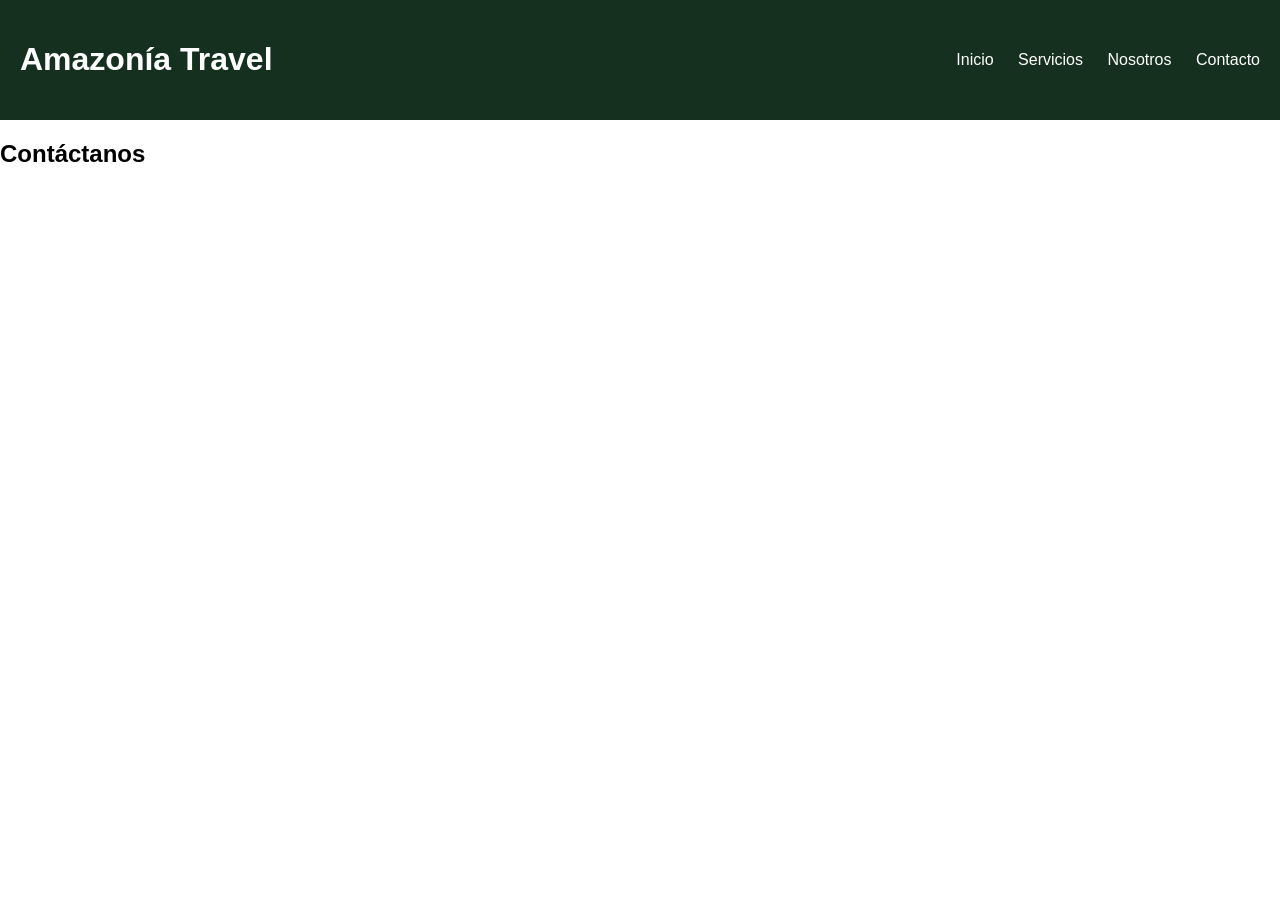
==== paginas/contacto.html @ f267f6a7 "Mi primera subida" ====
<!DOCTYPE html>

<html lang="es">

<head>

    <meta charset="UTF-8">

    <meta name="viewport" content="width=device-width, initial-scale=1.0">

    <title>Contacto - Amazonía Travel</title>

    <link rel="stylesheet" href="../css/estilos.css">

</head>

<body>

    <header>

        <h1>Amazonía Travel</h1>

        <nav>
            <a href="../index.html">Inicio</a>
            <a href="servicios.html">Servicios</a>
            <a href="nosotros.html">Nosotros</a>
            <a href="contacto.html">Contacto</a>
        </nav>

    </header>

    <main>

        <h2>Contáctanos</h2>

    </main>

</body>

</html>
---- css/estilos.css ----
body {
    margin: 0;
    font-family: Arial, sans-serif;
}

header{
    background-color: #163020;
    color:white;
    padding: 20px;


    display: flex;
    justify-content: space-between;
    align-items: center;
}

nav a{
    color:white;
    text-decoration: none;
    margin-left: 20px;
}

nav a:hover{
    color:#f4c430;
}


.presentacion{
    min-height:500px;
    background-image:
        linear-gradient(rgba(0, 0, 0, 0.45), rgba(0, 0, 0, 0.45)),
        url("../imagenes/amazonia.jpg");
    

    background-size: cover;
    background-position: center;


    display: flex;
    align-items:center;
    justify-content:center;

    text-align: center;
    padding: 40px 20px;
    color: white;

}

.presentacion-texto{
    max-width: 700px;
}

.presentacion h2{
    font-size: 45px;
    margin-bottom: 20 px;
    color:white;

}

.presentacion p{
    font-size: 20px;
    line-height: 1.6;
}

.boton {
    display: inline-block;
    background-color: #f4c430;
    color: #163020

    padding 12px 25px;
    text-decoration: none;
    border-radius:6px;
    margin-top: 15px;
}

.boton:hover{
    background-color:#d9ad20;
}

.destinos{
    padding: 60px 20px;
    text-aling:center;
}

.destinos h2{
    font: size 32px;
    color: #163020;
    margin-botton: 30 px;
}

.contenedor-destinos{
    max-width: 1100px;
    margin: auto;

    display: grid;
    grid-template-columns: repeat(3,1fr);
    gap: 25px;
}

.tarjeta{
    background-color: white;
    padding: 30px;
    border-radius: 10px;

    box-shadow: 0 4px 10px rgba(0, 0, 0, 0.15);
    transition: 0.3s;
}

.tarjeta h3{
    color: #163020;
    font-size: 24px;
}

.tarjeta p{
    line-height: 1.6;
    color: #555;
}

.tarjeta:hover{
    transform: translateY(-5px);
}




@media (max-width: 980px) {
    .contenedor-destinos{
        grid-template-columns: repeat(2,1);
    }
}
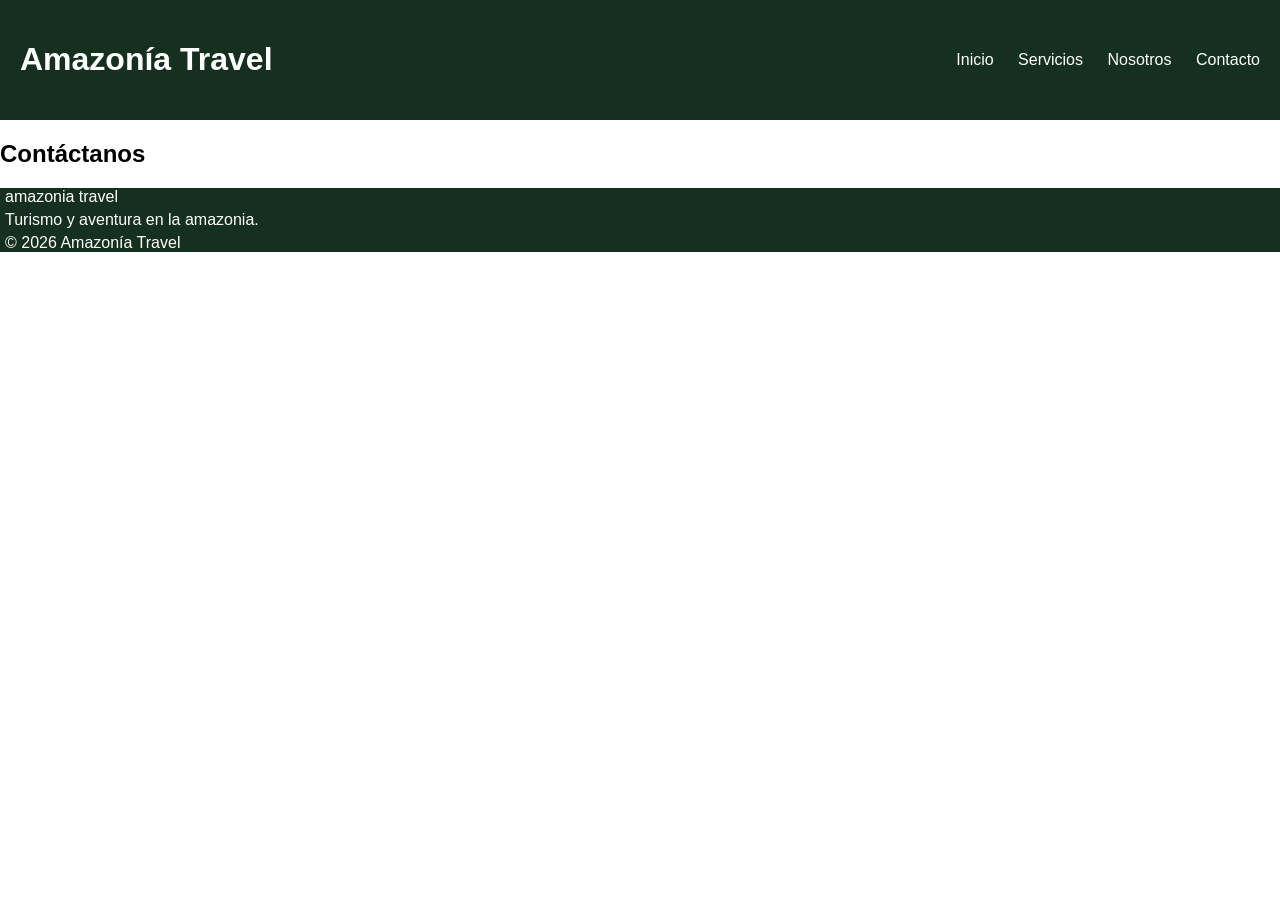
==== commit a3cda4c9: "version ultima" ====
--- a/paginas/contacto.html
+++ b/paginas/contacto.html
@@ -36,6 +36,19 @@
 
     </main>
 
+
+
+    <footer>
+        <p> amazonia travel </pp>
+        <p> Turismo y aventura en la amazonia.</p>
+        <p>  © 2026 Amazonía Travel </p>
+
+
+
+
+
+
+    </footer>
 </body>
 
 </html>
--- a/css/estilos.css
+++ b/css/estilos.css
@@ -124,8 +124,52 @@
 
 
 
-@media (max-width: 980px) {
-    .contenedor-destinos{
-        grid-template-columns: repeat(2,1);
+@media (max-width: 900px) {
+
+    .contenedor-destinos {
+        grid-template-columns: repeat(2, 1fr);
     }
+
+
+}
+
+
+@media (max-width: 600px) {
+
+    header {
+        flex-direction: column;
+    }
+
+    nav {
+        margin-top: 15px;
+    }
+
+    nav a {
+        margin: 5px;
+    }
+
+    .presentacion h2 {
+        font-size: 32px;
+    }
+
+    .presentacion p {
+        font-size: 17px;
+    }
+
+    .contenedor-destinos {
+        grid-template-columns: 1fr;
+    }
+
+}
+
+
+footer{
+    background-color: #163020;
+    color: white;
+    text-aling: center;
+    padding: 25 px;
+}
+
+footer p {
+    margin: 5px;
 }
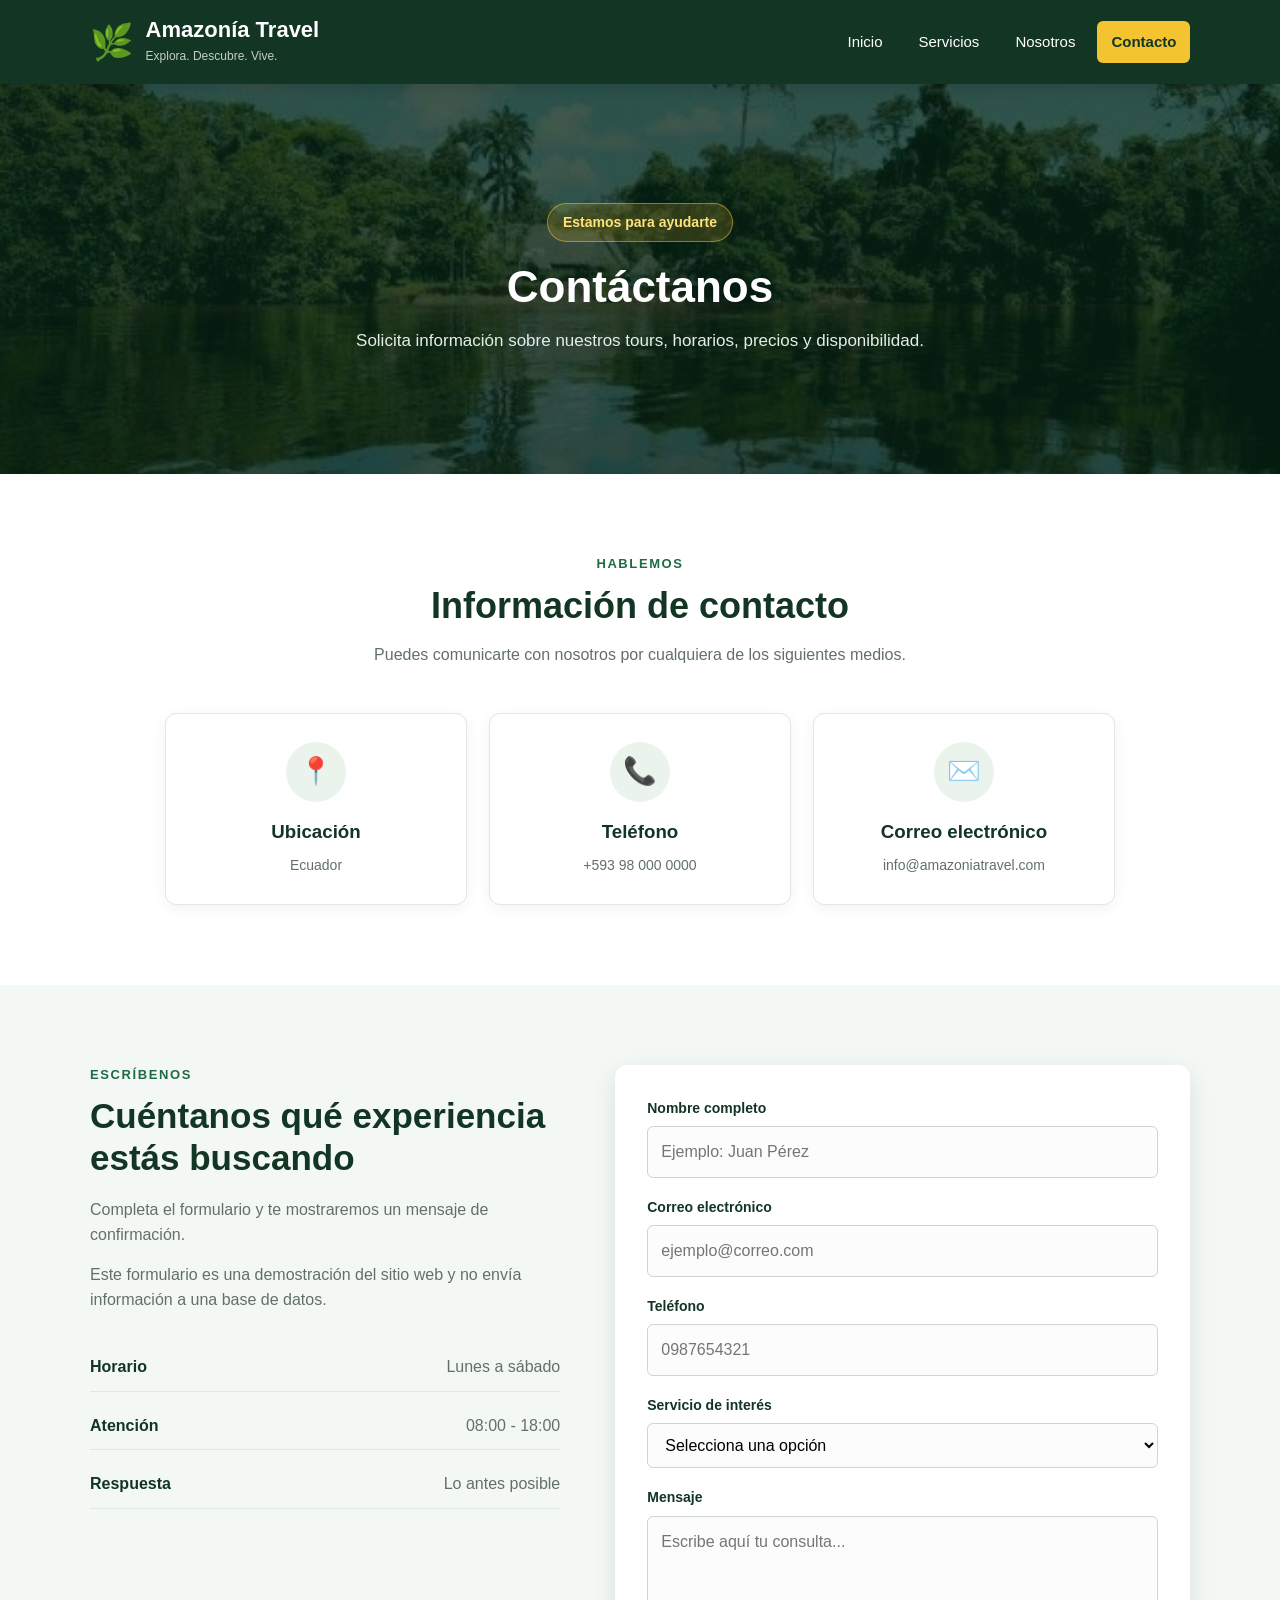
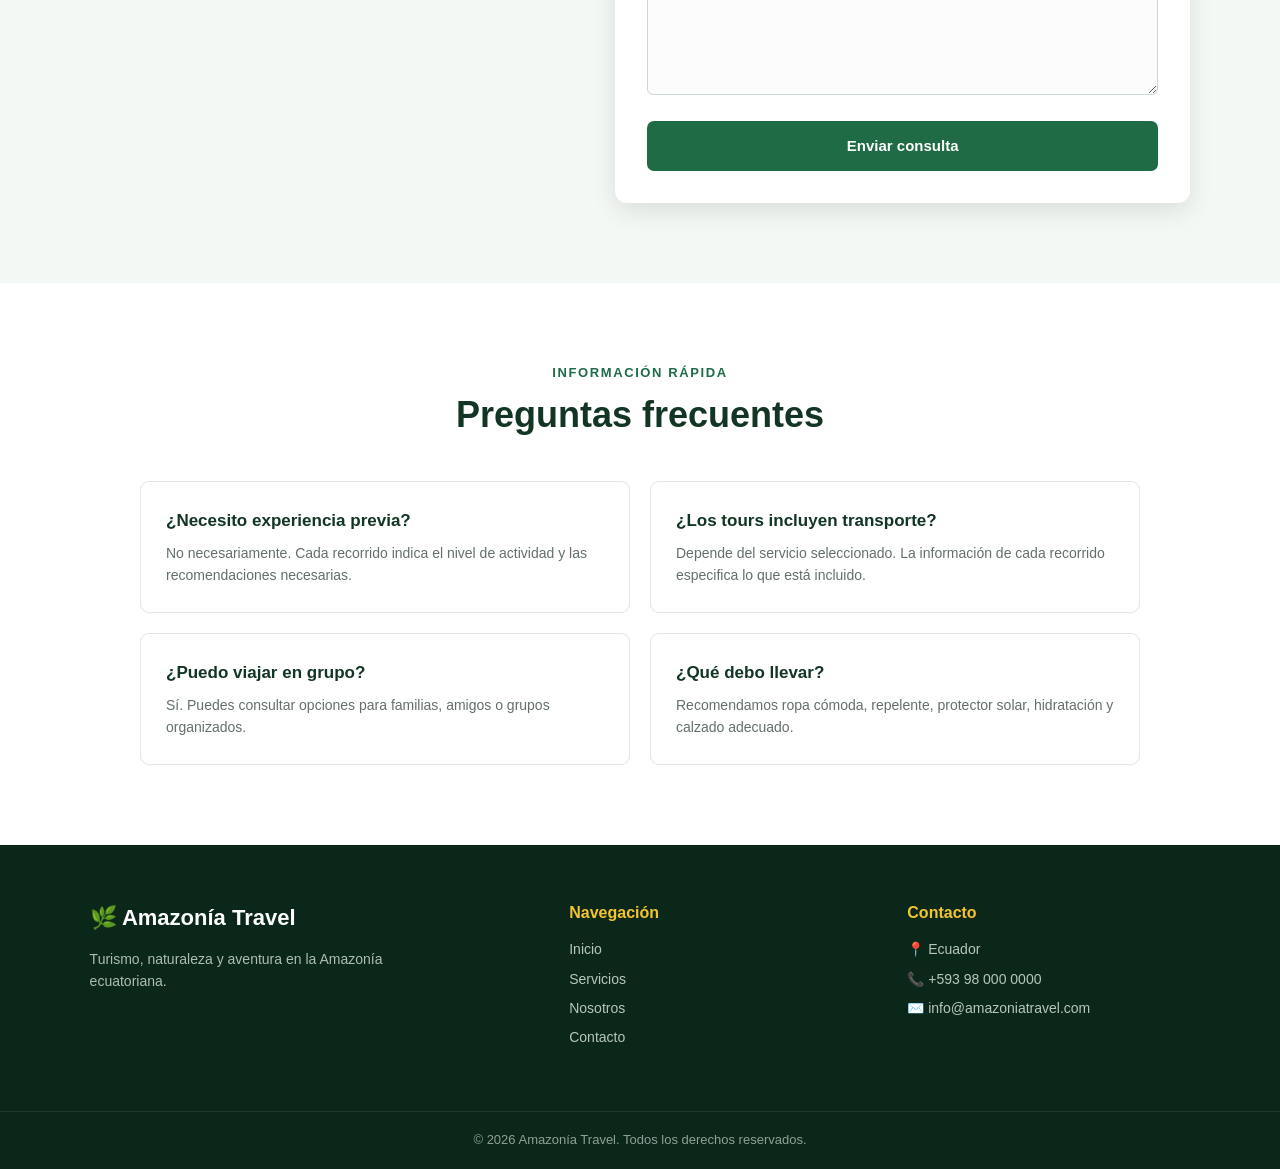
==== commit 4ba145f7: "ULTIMA VERSION" ====
--- a/paginas/contacto.html
+++ b/paginas/contacto.html
@@ -1,54 +1,456 @@
-
 <!DOCTYPE html>
-
 <html lang="es">
 
 <head>
-
     <meta charset="UTF-8">
 
     <meta name="viewport" content="width=device-width, initial-scale=1.0">
 
-    <title>Contacto - Amazonía Travel</title>
+    <meta name="description"
+        content="Contacto de Amazonía Travel. Solicita información sobre nuestros tours por la Amazonía ecuatoriana.">
+
+    <title>Amazonía Travel | Contacto</title>
 
     <link rel="stylesheet" href="../css/estilos.css">
 
+    <script src="../js/app.js" defer></script>
 </head>
 
 <body>
 
-    <header>
-
-        <h1>Amazonía Travel</h1>
-
-        <nav>
+    <!-- =========================
+         ENCABEZADO
+    ========================== -->
+    <header class="encabezado">
+
+        <div class="logo">
+            <span class="logo-icono">🌿</span>
+
+            <div>
+                <h1>Amazonía Travel</h1>
+                <p>Explora. Descubre. Vive.</p>
+            </div>
+        </div>
+
+        <nav class="menu">
             <a href="../index.html">Inicio</a>
             <a href="servicios.html">Servicios</a>
             <a href="nosotros.html">Nosotros</a>
-            <a href="contacto.html">Contacto</a>
+            <a href="contacto.html" class="activo">Contacto</a>
         </nav>
 
     </header>
 
+
+    <!-- =========================
+         CONTENIDO PRINCIPAL
+    ========================== -->
     <main>
 
-        <h2>Contáctanos</h2>
+        <!-- PORTADA -->
+        <section class="pagina-hero pagina-hero-contacto">
+
+            <div class="pagina-hero-contenido">
+
+                <p class="hero-etiqueta">
+                    Estamos para ayudarte
+                </p>
+
+                <h2>
+                    Contáctanos
+                </h2>
+
+                <p>
+                    Solicita información sobre nuestros tours,
+                    horarios, precios y disponibilidad.
+                </p>
+
+            </div>
+
+        </section>
+
+
+        <!-- INFORMACIÓN DE CONTACTO -->
+        <section class="seccion">
+
+            <div class="titulo-seccion">
+
+                <p class="subtitulo">
+                    Hablemos
+                </p>
+
+                <h2>
+                    Información de contacto
+                </h2>
+
+                <p>
+                    Puedes comunicarte con nosotros por cualquiera
+                    de los siguientes medios.
+                </p>
+
+            </div>
+
+
+            <div class="contacto-datos-grid">
+
+                <article class="contacto-dato">
+
+                    <div class="contacto-icono">
+                        📍
+                    </div>
+
+                    <h3>Ubicación</h3>
+
+                    <p id="contacto-ubicacion">
+                        Ecuador
+                    </p>
+
+                </article>
+
+
+                <article class="contacto-dato">
+
+                    <div class="contacto-icono">
+                        📞
+                    </div>
+
+                    <h3>Teléfono</h3>
+
+                    <p id="contacto-telefono">
+                        +593 98 000 0000
+                    </p>
+
+                </article>
+
+
+                <article class="contacto-dato">
+
+                    <div class="contacto-icono">
+                        ✉️
+                    </div>
+
+                    <h3>Correo electrónico</h3>
+
+                    <p id="contacto-correo">
+                        info@amazoniatravel.com
+                    </p>
+
+                </article>
+
+            </div>
+
+        </section>
+
+
+        <!-- FORMULARIO -->
+        <section class="seccion seccion-clara">
+
+            <div class="contacto-contenedor">
+
+                <div class="contacto-texto">
+
+                    <p class="subtitulo">
+                        Escríbenos
+                    </p>
+
+                    <h2>
+                        Cuéntanos qué experiencia estás buscando
+                    </h2>
+
+                    <p>
+                        Completa el formulario y te mostraremos un
+                        mensaje de confirmación.
+                    </p>
+
+                    <p>
+                        Este formulario es una demostración del sitio web
+                        y no envía información a una base de datos.
+                    </p>
+
+
+                    <div class="contacto-mini-info">
+
+                        <div>
+                            <strong>Horario</strong>
+                            <span>Lunes a sábado</span>
+                        </div>
+
+                        <div>
+                            <strong>Atención</strong>
+                            <span>08:00 - 18:00</span>
+                        </div>
+
+                        <div>
+                            <strong>Respuesta</strong>
+                            <span>Lo antes posible</span>
+                        </div>
+
+                    </div>
+
+                </div>
+
+
+                <div class="formulario-caja">
+
+                    <form id="formulario-contacto">
+
+                        <div class="campo">
+
+                            <label for="nombre">
+                                Nombre completo
+                            </label>
+
+                            <input
+                                type="text"
+                                id="nombre"
+                                name="nombre"
+                                placeholder="Ejemplo: Juan Pérez"
+                                required>
+
+                        </div>
+
+
+                        <div class="campo">
+
+                            <label for="correo">
+                                Correo electrónico
+                            </label>
+
+                            <input
+                                type="email"
+                                id="correo"
+                                name="correo"
+                                placeholder="ejemplo@correo.com"
+                                required>
+
+                        </div>
+
+
+                        <div class="campo">
+
+                            <label for="telefono">
+                                Teléfono
+                            </label>
+
+                            <input
+                                type="tel"
+                                id="telefono"
+                                name="telefono"
+                                placeholder="0987654321">
+
+                        </div>
+
+
+                        <div class="campo">
+
+                            <label for="servicio">
+                                Servicio de interés
+                            </label>
+
+                            <select
+                                id="servicio"
+                                name="servicio"
+                                required>
+
+                                <option value="">
+                                    Selecciona una opción
+                                </option>
+
+                                <option value="Tena">
+                                    Aventura en Tena
+                                </option>
+
+                                <option value="Cuyabeno">
+                                    Expedición Cuyabeno
+                                </option>
+
+                                <option value="Yasuni">
+                                    Naturaleza en Yasuní
+                                </option>
+
+                                <option value="Puyo">
+                                    Ruta del Puyo
+                                </option>
+
+                            </select>
+
+                        </div>
+
+
+                        <div class="campo">
+
+                            <label for="mensaje">
+                                Mensaje
+                            </label>
+
+                            <textarea
+                                id="mensaje"
+                                name="mensaje"
+                                rows="6"
+                                placeholder="Escribe aquí tu consulta..."
+                                required></textarea>
+
+                        </div>
+
+
+                        <button
+                            type="submit"
+                            class="boton boton-principal boton-formulario">
+                            Enviar consulta
+                        </button>
+
+                    </form>
+
+
+                    <div
+                        class="mensaje-formulario"
+                        id="mensaje-formulario">
+                    </div>
+
+                </div>
+
+            </div>
+
+        </section>
+
+
+        <!-- PREGUNTAS FRECUENTES -->
+        <section class="seccion">
+
+            <div class="titulo-seccion">
+
+                <p class="subtitulo">
+                    Información rápida
+                </p>
+
+                <h2>
+                    Preguntas frecuentes
+                </h2>
+
+            </div>
+
+
+            <div class="preguntas-grid">
+
+                <article class="pregunta">
+
+                    <h3>
+                        ¿Necesito experiencia previa?
+                    </h3>
+
+                    <p>
+                        No necesariamente. Cada recorrido indica el nivel
+                        de actividad y las recomendaciones necesarias.
+                    </p>
+
+                </article>
+
+
+                <article class="pregunta">
+
+                    <h3>
+                        ¿Los tours incluyen transporte?
+                    </h3>
+
+                    <p>
+                        Depende del servicio seleccionado. La información
+                        de cada recorrido especifica lo que está incluido.
+                    </p>
+
+                </article>
+
+
+                <article class="pregunta">
+
+                    <h3>
+                        ¿Puedo viajar en grupo?
+                    </h3>
+
+                    <p>
+                        Sí. Puedes consultar opciones para familias,
+                        amigos o grupos organizados.
+                    </p>
+
+                </article>
+
+
+                <article class="pregunta">
+
+                    <h3>
+                        ¿Qué debo llevar?
+                    </h3>
+
+                    <p>
+                        Recomendamos ropa cómoda, repelente, protector
+                        solar, hidratación y calzado adecuado.
+                    </p>
+
+                </article>
+
+            </div>
+
+        </section>
 
     </main>
 
 
-
-    <footer>
-        <p> amazonia travel </pp>
-        <p> Turismo y aventura en la amazonia.</p>
-        <p>  © 2026 Amazonía Travel </p>
-
-
-
-
-
+    <!-- =========================
+         PIE DE PÁGINA
+    ========================== -->
+    <footer class="pie-pagina">
+
+        <div class="footer-contenido">
+
+            <div class="footer-marca">
+
+                <h3>
+                    🌿 Amazonía Travel
+                </h3>
+
+                <p>
+                    Turismo, naturaleza y aventura
+                    en la Amazonía ecuatoriana.
+                </p>
+
+            </div>
+
+
+            <div class="footer-enlaces">
+
+                <h4>Navegación</h4>
+
+                <a href="../index.html">Inicio</a>
+                <a href="servicios.html">Servicios</a>
+                <a href="nosotros.html">Nosotros</a>
+                <a href="contacto.html">Contacto</a>
+
+            </div>
+
+
+            <div class="footer-contacto">
+
+                <h4>Contacto</h4>
+
+                <p>📍 Ecuador</p>
+                <p>📞 +593 98 000 0000</p>
+                <p>✉️ info@amazoniatravel.com</p>
+
+            </div>
+
+        </div>
+
+
+        <div class="footer-inferior">
+
+            <p>
+                © <span class="anio-actual">2026</span>
+                Amazonía Travel. Todos los derechos reservados.
+            </p>
+
+        </div>
 
     </footer>
+
 </body>
 
 </html>
--- a/css/estilos.css
+++ b/css/estilos.css
@@ -1,175 +1,1989 @@
+/* =========================================================
+   AMAZONÍA TRAVEL
+   Hoja de estilos principal
+========================================================= */
+
+
+/* ---------------------------------------------------------
+   1. CONFIGURACIÓN GENERAL
+--------------------------------------------------------- */
+
+* {
+    box-sizing: border-box;
+    margin: 0;
+    padding: 0;
+}
+
+html {
+    scroll-behavior: smooth;
+}
 
 body {
-    margin: 0;
-    font-family: Arial, sans-serif;
-}
-
-header{
-    background-color: #163020;
-    color:white;
-    padding: 20px;
-
+    font-family: Arial, Helvetica, sans-serif;
+    background-color: #ffffff;
+    color: #26352d;
+    line-height: 1.6;
+}
+
+img {
+    width: 100%;
+    display: block;
+}
+
+a {
+    text-decoration: none;
+    color: inherit;
+}
+
+button,
+input,
+select,
+textarea {
+    font: inherit;
+}
+
+
+/* ---------------------------------------------------------
+   2. COLORES Y VARIABLES GENERALES
+--------------------------------------------------------- */
+
+:root {
+    --verde-oscuro: #123524;
+    --verde: #1f6b45;
+    --verde-claro: #eaf4ed;
+    --verde-suave: #f4f8f5;
+
+    --amarillo: #f4c430;
+    --amarillo-hover: #dcae19;
+
+    --blanco: #ffffff;
+    --texto: #26352d;
+    --texto-suave: #637069;
+
+    --borde: #dfe8e2;
+
+    --sombra:
+        0 8px 25px rgba(0, 0, 0, 0.10);
+
+    --sombra-grande:
+        0 15px 40px rgba(0, 0, 0, 0.14);
+}
+
+
+/* ---------------------------------------------------------
+   3. ENCABEZADO Y MENÚ
+--------------------------------------------------------- */
+
+.encabezado {
+    width: 100%;
+    min-height: 80px;
+
+    background-color: var(--verde-oscuro);
+    color: var(--blanco);
+
+    padding: 14px 7%;
 
     display: flex;
     justify-content: space-between;
     align-items: center;
-}
-
-nav a{
-    color:white;
-    text-decoration: none;
-    margin-left: 20px;
-}
-
-nav a:hover{
-    color:#f4c430;
-}
-
-
-.presentacion{
-    min-height:500px;
+
+    gap: 30px;
+
+    position: sticky;
+    top: 0;
+    z-index: 1000;
+
+    box-shadow:
+        0 3px 15px rgba(0, 0, 0, 0.16);
+}
+
+
+.logo {
+    display: flex;
+    align-items: center;
+    gap: 12px;
+}
+
+.logo-icono {
+    font-size: 35px;
+}
+
+.logo h1 {
+    font-size: 22px;
+    line-height: 1.1;
+}
+
+.logo p {
+    font-size: 12px;
+    margin-top: 4px;
+    opacity: 0.75;
+}
+
+
+.menu {
+    display: flex;
+    align-items: center;
+    gap: 8px;
+}
+
+.menu a {
+    color: var(--blanco);
+
+    padding: 9px 14px;
+
+    border-radius: 6px;
+
+    font-size: 15px;
+
+    transition: 0.3s;
+}
+
+.menu a:hover {
+    background-color: rgba(255, 255, 255, 0.12);
+    color: var(--amarillo);
+}
+
+.menu a.activo {
+    background-color: var(--amarillo);
+    color: var(--verde-oscuro);
+    font-weight: bold;
+}
+
+
+/* ---------------------------------------------------------
+   4. HERO PRINCIPAL - INDEX
+--------------------------------------------------------- */
+
+.hero {
+    min-height: 620px;
+
+    padding: 80px 7%;
+
+    color: var(--blanco);
+
+    display: flex;
+    align-items: center;
+
     background-image:
-        linear-gradient(rgba(0, 0, 0, 0.45), rgba(0, 0, 0, 0.45)),
+        linear-gradient(
+            90deg,
+            rgba(7, 32, 19, 0.88),
+            rgba(7, 32, 19, 0.52),
+            rgba(0, 0, 0, 0.18)
+        ),
         url("../imagenes/amazonia.jpg");
-    
 
     background-size: cover;
     background-position: center;
-
-
-    display: flex;
-    align-items:center;
-    justify-content:center;
-
-    text-align: center;
-    padding: 40px 20px;
-    color: white;
-
-}
-
-.presentacion-texto{
+}
+
+
+.hero-contenido {
     max-width: 700px;
 }
 
-.presentacion h2{
-    font-size: 45px;
-    margin-bottom: 20 px;
-    color:white;
-
-}
-
-.presentacion p{
-    font-size: 20px;
-    line-height: 1.6;
-}
+.hero-etiqueta {
+    display: inline-block;
+
+    background-color: rgba(244, 196, 48, 0.17);
+    color: #ffe27a;
+
+    border: 1px solid rgba(244, 196, 48, 0.5);
+
+    padding: 7px 15px;
+
+    border-radius: 25px;
+
+    font-size: 14px;
+    font-weight: bold;
+
+    margin-bottom: 20px;
+}
+
+.hero h2 {
+    font-size: 56px;
+    line-height: 1.08;
+
+    margin-bottom: 22px;
+}
+
+.hero-descripcion {
+    max-width: 600px;
+
+    font-size: 19px;
+    color: #edf4ef;
+
+    margin-bottom: 30px;
+}
+
+
+.hero-botones {
+    display: flex;
+    gap: 15px;
+    flex-wrap: wrap;
+}
+
+
+/* ---------------------------------------------------------
+   5. BOTONES
+--------------------------------------------------------- */
 
 .boton {
     display: inline-block;
-    background-color: #f4c430;
-    color: #163020
-
-    padding 12px 25px;
-    text-decoration: none;
-    border-radius:6px;
-    margin-top: 15px;
-}
-
-.boton:hover{
-    background-color:#d9ad20;
-}
-
-.destinos{
-    padding: 60px 20px;
-    text-aling:center;
-}
-
-.destinos h2{
-    font: size 32px;
-    color: #163020;
-    margin-botton: 30 px;
-}
-
-.contenedor-destinos{
+
+    border: none;
+    border-radius: 7px;
+
+    padding: 13px 24px;
+
+    font-weight: bold;
+    font-size: 15px;
+
+    cursor: pointer;
+
+    transition:
+        background-color 0.3s,
+        color 0.3s,
+        transform 0.3s;
+}
+
+
+.boton:hover {
+    transform: translateY(-2px);
+}
+
+
+.boton-principal {
+    background-color: var(--verde);
+    color: var(--blanco);
+}
+
+.boton-principal:hover {
+    background-color: var(--verde-oscuro);
+}
+
+
+.boton-secundario {
+    background-color: transparent;
+    color: var(--blanco);
+
+    border: 1px solid rgba(255, 255, 255, 0.75);
+}
+
+.boton-secundario:hover {
+    background-color: var(--blanco);
+    color: var(--verde-oscuro);
+}
+
+
+.boton-amarillo {
+    background-color: var(--amarillo);
+    color: var(--verde-oscuro);
+}
+
+.boton-amarillo:hover {
+    background-color: var(--amarillo-hover);
+}
+
+
+.boton-pequeno {
+    background-color: var(--verde);
+    color: var(--blanco);
+
+    padding: 9px 17px;
+
+    font-size: 14px;
+}
+
+
+/* ---------------------------------------------------------
+   6. SECCIONES GENERALES
+--------------------------------------------------------- */
+
+.seccion {
+    padding: 80px 7%;
+}
+
+.seccion-clara {
+    background-color: var(--verde-suave);
+}
+
+
+.titulo-seccion {
+    max-width: 720px;
+
+    margin: 0 auto 45px;
+
+    text-align: center;
+}
+
+.titulo-seccion h2 {
+    color: var(--verde-oscuro);
+
+    font-size: 36px;
+    line-height: 1.2;
+
+    margin-bottom: 15px;
+}
+
+.titulo-seccion > p:last-child {
+    color: var(--texto-suave);
+    font-size: 16px;
+}
+
+
+.subtitulo {
+    color: var(--verde);
+
+    font-weight: bold;
+    text-transform: uppercase;
+
+    font-size: 13px;
+    letter-spacing: 1.6px;
+
+    margin-bottom: 9px;
+}
+
+.subtitulo-claro {
+    color: var(--amarillo);
+}
+
+
+.centrado {
+    text-align: center;
+    margin-top: 40px;
+}
+
+
+/* ---------------------------------------------------------
+   7. INTRODUCCIÓN
+--------------------------------------------------------- */
+
+.introduccion {
+    padding-bottom: 40px;
+}
+
+
+/* ---------------------------------------------------------
+   8. BENEFICIOS
+--------------------------------------------------------- */
+
+.beneficios-grid {
+    max-width: 1200px;
+    margin: auto;
+
+    display: grid;
+
+    grid-template-columns:
+        repeat(4, 1fr);
+
+    gap: 22px;
+}
+
+
+.beneficio {
+    background-color: var(--blanco);
+
+    border: 1px solid var(--borde);
+
+    border-radius: 12px;
+
+    padding: 28px 24px;
+
+    transition:
+        transform 0.3s,
+        box-shadow 0.3s;
+}
+
+
+.beneficio:hover {
+    transform: translateY(-6px);
+    box-shadow: var(--sombra);
+}
+
+
+.beneficio-icono {
+    width: 55px;
+    height: 55px;
+
+    display: flex;
+    align-items: center;
+    justify-content: center;
+
+    background-color: var(--verde-claro);
+
+    border-radius: 50%;
+
+    font-size: 27px;
+
+    margin-bottom: 18px;
+}
+
+
+.beneficio h3 {
+    color: var(--verde-oscuro);
+
+    font-size: 19px;
+
+    margin-bottom: 10px;
+}
+
+.beneficio p {
+    color: var(--texto-suave);
+    font-size: 14px;
+}
+
+
+/* ---------------------------------------------------------
+   9. DESTINOS - INDEX
+--------------------------------------------------------- */
+
+.destinos-grid {
+    max-width: 1200px;
+
+    margin: auto;
+
+    display: grid;
+
+    grid-template-columns:
+        repeat(3, 1fr);
+
+    gap: 28px;
+}
+
+
+.tarjeta-destino {
+    background-color: var(--blanco);
+
+    border-radius: 13px;
+
+    overflow: hidden;
+
+    box-shadow: var(--sombra);
+
+    transition:
+        transform 0.3s,
+        box-shadow 0.3s;
+}
+
+
+.tarjeta-destino:hover {
+    transform: translateY(-7px);
+    box-shadow: var(--sombra-grande);
+}
+
+
+.tarjeta-imagen {
+    height: 230px;
+    overflow: hidden;
+}
+
+.tarjeta-imagen img {
+    width: 100%;
+    height: 100%;
+
+    object-fit: cover;
+
+    transition: transform 0.5s;
+}
+
+
+.tarjeta-destino:hover
+.tarjeta-imagen img {
+    transform: scale(1.05);
+}
+
+
+.tarjeta-contenido {
+    padding: 24px;
+}
+
+
+.tarjeta-lugar {
+    color: var(--verde);
+
+    font-size: 13px;
+    font-weight: bold;
+}
+
+
+.tarjeta-contenido h3 {
+    color: var(--verde-oscuro);
+
+    font-size: 22px;
+
+    margin:
+        7px 0 12px;
+}
+
+
+.tarjeta-contenido > p {
+    color: var(--texto-suave);
+
+    font-size: 14px;
+
+    margin-bottom: 18px;
+}
+
+
+.tarjeta-info {
+    display: flex;
+
+    gap: 15px;
+
+    flex-wrap: wrap;
+
+    border-top:
+        1px solid var(--borde);
+
+    border-bottom:
+        1px solid var(--borde);
+
+    padding: 12px 0;
+
+    font-size: 13px;
+}
+
+
+.tarjeta-final {
+    margin-top: 18px;
+
+    display: flex;
+
+    align-items: center;
+    justify-content: space-between;
+
+    gap: 15px;
+}
+
+
+.tarjeta-final strong {
+    color: var(--verde-oscuro);
+    font-size: 23px;
+}
+
+
+.enlace-tarjeta {
+    color: var(--verde);
+
+    font-weight: bold;
+    font-size: 14px;
+}
+
+.enlace-tarjeta:hover {
+    color: var(--amarillo-hover);
+}
+
+
+/* ---------------------------------------------------------
+   10. SECCIÓN EXPERIENCIA
+--------------------------------------------------------- */
+
+.experiencia {
+    background-color: var(--verde-oscuro);
+    color: var(--blanco);
+}
+
+
+.experiencia-contenido {
+    max-width: 1150px;
+    margin: auto;
+
+    display: grid;
+
+    grid-template-columns:
+        1.2fr 1fr;
+
+    gap: 65px;
+
+    align-items: center;
+}
+
+
+.experiencia-texto h2 {
+    font-size: 37px;
+    line-height: 1.2;
+
+    margin-bottom: 20px;
+}
+
+
+.experiencia-texto > p:not(.subtitulo) {
+    color: #d3e1d8;
+
+    margin-bottom: 15px;
+}
+
+
+.enlace-texto {
+    display: inline-block;
+
+    color: var(--amarillo);
+
+    font-weight: bold;
+
+    margin-top: 10px;
+}
+
+.enlace-texto:hover {
+    text-decoration: underline;
+}
+
+
+.experiencia-datos {
+    display: grid;
+
+    grid-template-columns:
+        repeat(2, 1fr);
+
+    gap: 15px;
+}
+
+
+.dato {
+    min-height: 135px;
+
+    background-color:
+        rgba(255, 255, 255, 0.08);
+
+    border:
+        1px solid rgba(255, 255, 255, 0.13);
+
+    border-radius: 10px;
+
+    padding: 25px;
+
+    display: flex;
+    flex-direction: column;
+
+    justify-content: center;
+}
+
+
+.dato strong {
+    color: var(--amarillo);
+
+    font-size: 31px;
+}
+
+.dato span {
+    color: #e7eee9;
+}
+
+
+/* ---------------------------------------------------------
+   11. LLAMADO A LA ACCIÓN
+--------------------------------------------------------- */
+
+.llamado {
+    background-color: var(--verde);
+
+    color: var(--blanco);
+
+    padding: 55px 7%;
+}
+
+
+.llamado-contenido {
+    max-width: 1150px;
+    margin: auto;
+
+    display: flex;
+
+    justify-content: space-between;
+    align-items: center;
+
+    gap: 40px;
+}
+
+
+.llamado-contenido div {
+    max-width: 720px;
+}
+
+
+.llamado h2 {
+    font-size: 31px;
+    line-height: 1.2;
+
+    margin-bottom: 10px;
+}
+
+.llamado p:not(.subtitulo) {
+    color: #e0ece5;
+}
+
+
+/* ---------------------------------------------------------
+   12. PORTADAS INTERNAS
+--------------------------------------------------------- */
+
+.pagina-hero {
+    min-height: 390px;
+
+    padding: 70px 7%;
+
+    color: var(--blanco);
+
+    display: flex;
+
+    align-items: center;
+    justify-content: center;
+
+    text-align: center;
+
+    background-image:
+        linear-gradient(
+            rgba(5, 35, 20, 0.76),
+            rgba(5, 35, 20, 0.76)
+        ),
+        url("../imagenes/amazonia.jpg");
+
+    background-size: cover;
+    background-position: center;
+}
+
+
+.pagina-hero-contenido {
+    max-width: 750px;
+}
+
+
+.pagina-hero h2 {
+    font-size: 44px;
+
+    line-height: 1.15;
+
+    margin-bottom: 15px;
+}
+
+.pagina-hero p:last-child {
+    color: #e5eee8;
+    font-size: 17px;
+}
+
+
+/* ---------------------------------------------------------
+   13. PÁGINA SERVICIOS
+--------------------------------------------------------- */
+
+.servicios-grid {
+    max-width: 1200px;
+    margin: auto;
+
+    display: grid;
+
+    grid-template-columns:
+        repeat(3, 1fr);
+
+    gap: 27px;
+}
+
+
+.servicio-card {
+    background-color: var(--blanco);
+
+    border-radius: 12px;
+
+    overflow: hidden;
+
+    box-shadow: var(--sombra);
+
+    display: flex;
+    flex-direction: column;
+
+    transition:
+        transform 0.3s,
+        box-shadow 0.3s;
+}
+
+
+.servicio-card:hover {
+    transform: translateY(-6px);
+    box-shadow: var(--sombra-grande);
+}
+
+
+.servicio-imagen {
+    position: relative;
+
+    height: 220px;
+
+    overflow: hidden;
+}
+
+.servicio-imagen img {
+    height: 100%;
+    object-fit: cover;
+
+    transition: transform 0.5s;
+}
+
+.servicio-card:hover
+.servicio-imagen img {
+    transform: scale(1.05);
+}
+
+
+.servicio-etiqueta {
+    position: absolute;
+
+    left: 15px;
+    bottom: 15px;
+
+    background-color: var(--verde-oscuro);
+
+    color: var(--blanco);
+
+    padding: 6px 12px;
+
+    border-radius: 20px;
+
+    font-size: 12px;
+    font-weight: bold;
+}
+
+
+.servicio-contenido {
+    padding: 23px;
+
+    display: flex;
+    flex-direction: column;
+
+    flex-grow: 1;
+}
+
+
+.servicio-contenido h3 {
+    color: var(--verde-oscuro);
+
+    font-size: 21px;
+
+    margin-bottom: 10px;
+}
+
+
+.servicio-contenido > p {
+    color: var(--texto-suave);
+
+    font-size: 14px;
+
+    margin-bottom: 20px;
+
+    flex-grow: 1;
+}
+
+
+.servicio-detalles {
+    display: grid;
+
+    grid-template-columns:
+        repeat(2, 1fr);
+
+    gap: 10px;
+
+    background-color: var(--verde-suave);
+
+    border-radius: 7px;
+
+    padding: 13px;
+
+    margin-bottom: 18px;
+}
+
+
+.servicio-detalles div {
+    display: flex;
+    flex-direction: column;
+}
+
+
+.servicio-detalles span {
+    color: var(--texto-suave);
+    font-size: 11px;
+}
+
+
+.servicio-detalles strong {
+    color: var(--verde-oscuro);
+    font-size: 13px;
+}
+
+
+.servicio-footer {
+    display: flex;
+
+    align-items: center;
+    justify-content: space-between;
+
+    gap: 15px;
+}
+
+
+.servicio-precio {
+    display: flex;
+    flex-direction: column;
+}
+
+
+.servicio-precio small {
+    color: var(--texto-suave);
+}
+
+.servicio-precio strong {
+    color: var(--verde);
+
+    font-size: 25px;
+}
+
+
+/* INCLUYE */
+
+.incluye-grid {
     max-width: 1100px;
     margin: auto;
 
     display: grid;
-    grid-template-columns: repeat(3,1fr);
+
+    grid-template-columns:
+        repeat(4, 1fr);
+
+    gap: 20px;
+}
+
+
+.incluye-item {
+    text-align: center;
+
+    border:
+        1px solid var(--borde);
+
+    border-radius: 10px;
+
+    padding: 27px 20px;
+}
+
+
+.incluye-icono {
+    font-size: 32px;
+
+    margin-bottom: 13px;
+}
+
+.incluye-item h3 {
+    color: var(--verde-oscuro);
+
+    margin-bottom: 8px;
+}
+
+.incluye-item p {
+    color: var(--texto-suave);
+
+    font-size: 14px;
+}
+
+
+/* RECOMENDACIONES */
+
+.recomendaciones {
+    padding: 80px 7%;
+
+    background-color: var(--verde-oscuro);
+
+    color: var(--blanco);
+}
+
+
+.recomendaciones-contenido {
+    max-width: 1100px;
+
+    margin: auto;
+
+    display: grid;
+
+    grid-template-columns:
+        0.8fr 1.2fr;
+
+    gap: 60px;
+}
+
+
+.recomendaciones h2 {
+    font-size: 34px;
+    line-height: 1.2;
+}
+
+
+.recomendaciones-lista {
+    display: flex;
+
+    flex-direction: column;
+
+    gap: 15px;
+}
+
+
+.recomendaciones-lista article {
+    display: flex;
+
+    gap: 18px;
+
+    padding: 19px;
+
+    border-radius: 8px;
+
+    background-color:
+        rgba(255, 255, 255, 0.07);
+
+    border:
+        1px solid rgba(255, 255, 255, 0.11);
+}
+
+
+.recomendaciones-lista article > span {
+    color: var(--amarillo);
+
+    font-size: 20px;
+    font-weight: bold;
+}
+
+
+.recomendaciones-lista h3 {
+    margin-bottom: 4px;
+}
+
+.recomendaciones-lista p {
+    color: #ccd9d1;
+
+    font-size: 14px;
+}
+
+
+/* ---------------------------------------------------------
+   14. PÁGINA NOSOTROS
+--------------------------------------------------------- */
+
+.nosotros-grid {
+    max-width: 1100px;
+
+    margin: auto;
+
+    display: grid;
+
+    grid-template-columns:
+        1.5fr 0.8fr;
+
+    gap: 65px;
+
+    align-items: center;
+}
+
+
+.nosotros-texto h2 {
+    color: var(--verde-oscuro);
+
+    font-size: 36px;
+
+    line-height: 1.2;
+
+    margin-bottom: 22px;
+}
+
+
+.nosotros-texto > p:not(.subtitulo) {
+    color: var(--texto-suave);
+
+    margin-bottom: 16px;
+}
+
+
+.nosotros-destacado {
+    background-color: var(--verde-oscuro);
+
+    color: var(--blanco);
+
+    padding: 38px;
+
+    border-radius: 12px;
+
+    box-shadow: var(--sombra);
+}
+
+
+.numero-grande {
+    color: var(--amarillo);
+
+    font-size: 54px;
+    font-weight: bold;
+
+    display: block;
+
+    margin-bottom: 14px;
+}
+
+
+.nosotros-destacado h3 {
+    font-size: 24px;
+
+    margin-bottom: 13px;
+}
+
+.nosotros-destacado p {
+    color: #d3dfd7;
+}
+
+
+/* MISIÓN Y VISIÓN */
+
+.mision-vision-grid {
+    max-width: 1000px;
+
+    margin: auto;
+
+    display: grid;
+
+    grid-template-columns:
+        repeat(2, 1fr);
+
     gap: 25px;
 }
 
-.tarjeta{
-    background-color: white;
-    padding: 30px;
-    border-radius: 10px;
-
-    box-shadow: 0 4px 10px rgba(0, 0, 0, 0.15);
-    transition: 0.3s;
-}
-
-.tarjeta h3{
-    color: #163020;
-    font-size: 24px;
-}
-
-.tarjeta p{
-    line-height: 1.6;
-    color: #555;
-}
-
-.tarjeta:hover{
-    transform: translateY(-5px);
-}
-
-
-
-
-@media (max-width: 900px) {
-
-    .contenedor-destinos {
-        grid-template-columns: repeat(2, 1fr);
-    }
-
-
-}
-
+
+.mision-vision-card {
+    background-color: var(--blanco);
+
+    padding: 35px;
+
+    border-radius: 11px;
+
+    box-shadow: var(--sombra);
+}
+
+
+.mision-icono {
+    font-size: 35px;
+
+    margin-bottom: 15px;
+}
+
+
+.mision-vision-card h3 {
+    color: var(--verde-oscuro);
+
+    font-size: 23px;
+
+    margin-bottom: 12px;
+}
+
+
+.mision-vision-card p {
+    color: var(--texto-suave);
+}
+
+
+/* VALORES */
+
+.valores-grid {
+    max-width: 1150px;
+
+    margin: auto;
+
+    display: grid;
+
+    grid-template-columns:
+        repeat(4, 1fr);
+
+    gap: 20px;
+}
+
+
+.valor {
+    border-top:
+        4px solid var(--verde);
+
+    background-color: var(--blanco);
+
+    padding: 25px;
+
+    box-shadow: var(--sombra);
+
+    border-radius: 5px 5px 10px 10px;
+}
+
+
+.valor > span {
+    color: var(--amarillo-hover);
+
+    font-size: 14px;
+    font-weight: bold;
+}
+
+
+.valor h3 {
+    color: var(--verde-oscuro);
+
+    margin: 8px 0;
+}
+
+.valor p {
+    color: var(--texto-suave);
+
+    font-size: 14px;
+}
+
+
+/* DATOS EMPRESA */
+
+.datos-empresa {
+    background-color: var(--verde-suave);
+}
+
+
+.datos-empresa-grid {
+    max-width: 950px;
+
+    margin: auto;
+
+    display: grid;
+
+    grid-template-columns:
+        repeat(3, 1fr);
+
+    gap: 20px;
+}
+
+
+.dato-empresa {
+    background-color: var(--blanco);
+
+    display: flex;
+
+    gap: 15px;
+
+    align-items: center;
+
+    padding: 23px;
+
+    border-radius: 9px;
+
+    border: 1px solid var(--borde);
+}
+
+
+.dato-empresa > span {
+    font-size: 29px;
+}
+
+
+.dato-empresa h3 {
+    color: var(--verde-oscuro);
+
+    font-size: 16px;
+}
+
+.dato-empresa p {
+    color: var(--texto-suave);
+
+    font-size: 13px;
+}
+
+
+/* ---------------------------------------------------------
+   15. PÁGINA CONTACTO
+--------------------------------------------------------- */
+
+.contacto-datos-grid {
+    max-width: 950px;
+
+    margin: auto;
+
+    display: grid;
+
+    grid-template-columns:
+        repeat(3, 1fr);
+
+    gap: 22px;
+}
+
+
+.contacto-dato {
+    text-align: center;
+
+    background-color: var(--blanco);
+
+    border:
+        1px solid var(--borde);
+
+    border-radius: 11px;
+
+    padding: 28px;
+
+    box-shadow:
+        0 4px 15px rgba(0, 0, 0, 0.05);
+}
+
+
+.contacto-icono {
+    width: 60px;
+    height: 60px;
+
+    margin:
+        0 auto 15px;
+
+    display: flex;
+    align-items: center;
+    justify-content: center;
+
+    border-radius: 50%;
+
+    background-color: var(--verde-claro);
+
+    font-size: 27px;
+}
+
+
+.contacto-dato h3 {
+    color: var(--verde-oscuro);
+
+    margin-bottom: 7px;
+}
+
+.contacto-dato p {
+    color: var(--texto-suave);
+
+    font-size: 14px;
+}
+
+
+/* FORMULARIO */
+
+.contacto-contenedor {
+    max-width: 1100px;
+
+    margin: auto;
+
+    display: grid;
+
+    grid-template-columns:
+        0.9fr 1.1fr;
+
+    gap: 55px;
+
+    align-items: start;
+}
+
+
+.contacto-texto h2 {
+    color: var(--verde-oscuro);
+
+    font-size: 35px;
+    line-height: 1.2;
+
+    margin-bottom: 18px;
+}
+
+
+.contacto-texto > p:not(.subtitulo) {
+    color: var(--texto-suave);
+
+    margin-bottom: 14px;
+}
+
+
+.contacto-mini-info {
+    margin-top: 30px;
+
+    display: flex;
+    flex-direction: column;
+
+    gap: 10px;
+}
+
+
+.contacto-mini-info div {
+    display: flex;
+
+    justify-content: space-between;
+
+    gap: 20px;
+
+    padding: 11px 0;
+
+    border-bottom:
+        1px solid var(--borde);
+}
+
+
+.contacto-mini-info strong {
+    color: var(--verde-oscuro);
+}
+
+.contacto-mini-info span {
+    color: var(--texto-suave);
+}
+
+
+/* CAJA FORMULARIO */
+
+.formulario-caja {
+    background-color: var(--blanco);
+
+    padding: 32px;
+
+    border-radius: 12px;
+
+    box-shadow: var(--sombra);
+}
+
+
+.campo {
+    margin-bottom: 18px;
+}
+
+
+.campo label {
+    display: block;
+
+    color: var(--verde-oscuro);
+
+    font-weight: bold;
+    font-size: 14px;
+
+    margin-bottom: 7px;
+}
+
+
+.campo input,
+.campo select,
+.campo textarea {
+    width: 100%;
+
+    padding: 12px 13px;
+
+    border:
+        1px solid #ccd7d0;
+
+    border-radius: 6px;
+
+    outline: none;
+
+    background-color: #fbfcfb;
+
+    transition:
+        border-color 0.3s,
+        box-shadow 0.3s;
+}
+
+
+.campo input:focus,
+.campo select:focus,
+.campo textarea:focus {
+    border-color: var(--verde);
+
+    box-shadow:
+        0 0 0 3px rgba(31, 107, 69, 0.10);
+}
+
+
+.campo textarea {
+    resize: vertical;
+}
+
+
+.boton-formulario {
+    width: 100%;
+}
+
+
+.mensaje-formulario {
+    display: none;
+
+    margin-top: 18px;
+
+    padding: 13px;
+
+    border-radius: 6px;
+
+    font-size: 14px;
+}
+
+
+.mensaje-exito {
+    display: block;
+
+    background-color: #e1f5e8;
+
+    color: #176536;
+
+    border:
+        1px solid #b9dfc7;
+}
+
+
+.mensaje-error {
+    display: block;
+
+    background-color: #fde8e8;
+
+    color: #a52626;
+
+    border:
+        1px solid #f0bcbc;
+}
+
+
+/* PREGUNTAS */
+
+.preguntas-grid {
+    max-width: 1000px;
+
+    margin: auto;
+
+    display: grid;
+
+    grid-template-columns:
+        repeat(2, 1fr);
+
+    gap: 20px;
+}
+
+
+.pregunta {
+    border:
+        1px solid var(--borde);
+
+    border-radius: 9px;
+
+    padding: 25px;
+
+    background-color: var(--blanco);
+}
+
+
+.pregunta h3 {
+    color: var(--verde-oscuro);
+
+    font-size: 17px;
+
+    margin-bottom: 8px;
+}
+
+.pregunta p {
+    color: var(--texto-suave);
+
+    font-size: 14px;
+}
+
+
+/* ---------------------------------------------------------
+   16. FOOTER
+--------------------------------------------------------- */
+
+.pie-pagina {
+    background-color: #0b271a;
+
+    color: var(--blanco);
+}
+
+
+.footer-contenido {
+    padding: 55px 7%;
+
+    max-width: 1300px;
+
+    margin: auto;
+
+    display: grid;
+
+    grid-template-columns:
+        1.5fr 1fr 1fr;
+
+    gap: 55px;
+}
+
+
+.footer-marca h3 {
+    font-size: 22px;
+
+    margin-bottom: 13px;
+}
+
+
+.footer-marca p {
+    max-width: 350px;
+
+    color: #aebdb4;
+
+    font-size: 14px;
+}
+
+
+.footer-enlaces h4,
+.footer-contacto h4 {
+    color: var(--amarillo);
+
+    margin-bottom: 13px;
+}
+
+
+.footer-enlaces {
+    display: flex;
+    flex-direction: column;
+
+    align-items: flex-start;
+}
+
+
+.footer-enlaces a {
+    color: #b8c6bd;
+
+    margin-bottom: 7px;
+
+    font-size: 14px;
+}
+
+.footer-enlaces a:hover {
+    color: var(--amarillo);
+}
+
+
+.footer-contacto p {
+    color: #b8c6bd;
+
+    margin-bottom: 7px;
+
+    font-size: 14px;
+}
+
+
+.footer-inferior {
+    border-top:
+        1px solid rgba(255, 255, 255, 0.09);
+
+    text-align: center;
+
+    padding: 18px 7%;
+
+    color: #8fa197;
+
+    font-size: 13px;
+}
+
+
+/* =========================================================
+   17. RESPONSIVE - TABLET
+========================================================= */
+
+@media (max-width: 1000px) {
+
+    .beneficios-grid {
+        grid-template-columns:
+            repeat(2, 1fr);
+    }
+
+
+    .destinos-grid,
+    .servicios-grid {
+        grid-template-columns:
+            repeat(2, 1fr);
+    }
+
+
+    .incluye-grid,
+    .valores-grid {
+        grid-template-columns:
+            repeat(2, 1fr);
+    }
+
+
+    .experiencia-contenido,
+    .nosotros-grid,
+    .recomendaciones-contenido,
+    .contacto-contenedor {
+        grid-template-columns: 1fr;
+    }
+
+
+    .experiencia-texto,
+    .nosotros-texto {
+        max-width: 750px;
+    }
+
+
+    .footer-contenido {
+        grid-template-columns:
+            1.5fr 1fr;
+    }
+
+
+    .footer-contacto {
+        grid-column:
+            1 / -1;
+    }
+
+}
+
+
+/* =========================================================
+   18. RESPONSIVE - TABLET PEQUEÑA
+========================================================= */
+
+@media (max-width: 768px) {
+
+    .encabezado {
+        flex-direction: column;
+
+        padding:
+            15px 5%;
+
+        gap: 14px;
+    }
+
+
+    .logo {
+        width: 100%;
+
+        justify-content: center;
+    }
+
+
+    .menu {
+        width: 100%;
+
+        justify-content: center;
+
+        flex-wrap: wrap;
+    }
+
+
+    .hero {
+        min-height: 570px;
+
+        padding:
+            70px 6%;
+
+        text-align: center;
+
+        justify-content: center;
+
+        background-image:
+            linear-gradient(
+                rgba(7, 32, 19, 0.74),
+                rgba(7, 32, 19, 0.74)
+            ),
+            url("../imagenes/amazonia.jpg");
+    }
+
+
+    .hero-contenido {
+        margin: auto;
+    }
+
+
+    .hero h2 {
+        font-size: 43px;
+    }
+
+
+    .hero-botones {
+        justify-content: center;
+    }
+
+
+    .seccion {
+        padding:
+            65px 6%;
+    }
+
+
+    .titulo-seccion h2 {
+        font-size: 31px;
+    }
+
+
+    .pagina-hero {
+        min-height: 330px;
+    }
+
+
+    .pagina-hero h2 {
+        font-size: 37px;
+    }
+
+
+    .mision-vision-grid,
+    .datos-empresa-grid,
+    .contacto-datos-grid {
+        grid-template-columns: 1fr;
+    }
+
+
+    .llamado-contenido {
+        flex-direction: column;
+
+        align-items: flex-start;
+    }
+
+
+    .recomendaciones {
+        padding:
+            65px 6%;
+    }
+
+
+    .preguntas-grid {
+        grid-template-columns: 1fr;
+    }
+
+
+    .footer-contenido {
+        grid-template-columns: 1fr;
+
+        gap: 30px;
+    }
+
+
+    .footer-contacto {
+        grid-column: auto;
+    }
+
+}
+
+
+/* =========================================================
+   19. RESPONSIVE - TELÉFONO
+========================================================= */
 
 @media (max-width: 600px) {
 
-    header {
+    .encabezado {
+        position: static;
+    }
+
+
+    .logo h1 {
+        font-size: 19px;
+    }
+
+
+    .menu {
+        gap: 4px;
+    }
+
+
+    .menu a {
+        font-size: 13px;
+
+        padding:
+            7px 9px;
+    }
+
+
+    .hero {
+        min-height: 520px;
+    }
+
+
+    .hero h2 {
+        font-size: 35px;
+    }
+
+
+    .hero-descripcion {
+        font-size: 16px;
+    }
+
+
+    .hero-botones {
         flex-direction: column;
-    }
-
-    nav {
-        margin-top: 15px;
-    }
-
-    nav a {
-        margin: 5px;
-    }
-
-    .presentacion h2 {
-        font-size: 32px;
-    }
-
-    .presentacion p {
-        font-size: 17px;
-    }
-
-    .contenedor-destinos {
+
+        align-items: stretch;
+    }
+
+
+    .hero-botones .boton {
+        text-align: center;
+    }
+
+
+    .titulo-seccion h2 {
+        font-size: 27px;
+    }
+
+
+    .beneficios-grid,
+    .destinos-grid,
+    .servicios-grid,
+    .incluye-grid,
+    .valores-grid {
         grid-template-columns: 1fr;
     }
 
-}
-
-
-footer{
-    background-color: #163020;
-    color: white;
-    text-aling: center;
-    padding: 25 px;
-}
-
-footer p {
-    margin: 5px;
+
+    .experiencia-texto h2,
+    .nosotros-texto h2,
+    .contacto-texto h2 {
+        font-size: 29px;
+    }
+
+
+    .experiencia-datos {
+        grid-template-columns: 1fr;
+    }
+
+
+    .pagina-hero h2 {
+        font-size: 31px;
+    }
+
+
+    .pagina-hero p:last-child {
+        font-size: 15px;
+    }
+
+
+    .servicio-detalles {
+        grid-template-columns: 1fr;
+    }
+
+
+    .servicio-footer {
+        align-items: flex-end;
+    }
+
+
+    .recomendaciones h2 {
+        font-size: 29px;
+    }
+
+
+    .formulario-caja {
+        padding: 22px;
+    }
+
+
+    .contacto-mini-info div {
+        flex-direction: column;
+
+        gap: 2px;
+    }
+
+
+    .tarjeta-final {
+        flex-direction: column;
+
+        align-items: flex-start;
+    }
+
+
+    .llamado h2 {
+        font-size: 27px;
+    }
+
+
+    .footer-contenido {
+        padding:
+            45px 6%;
+    }
+
 }
